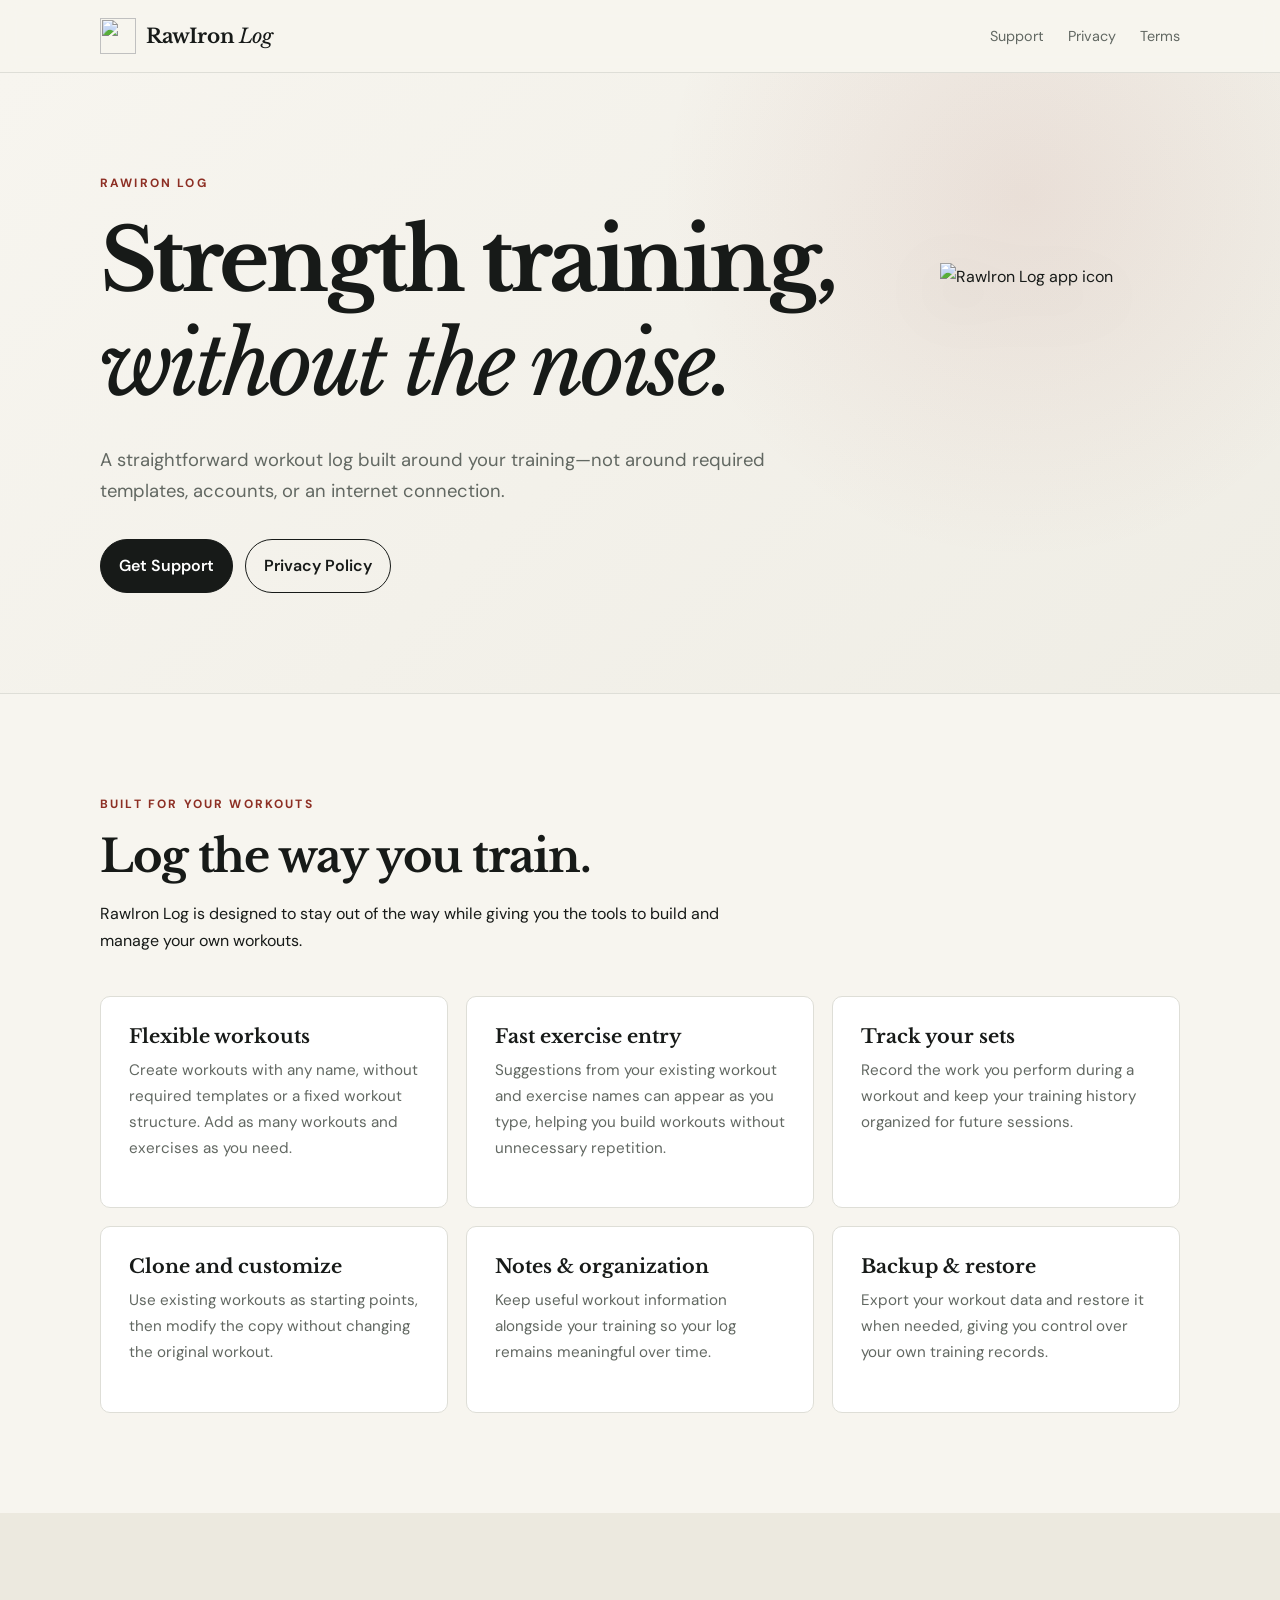
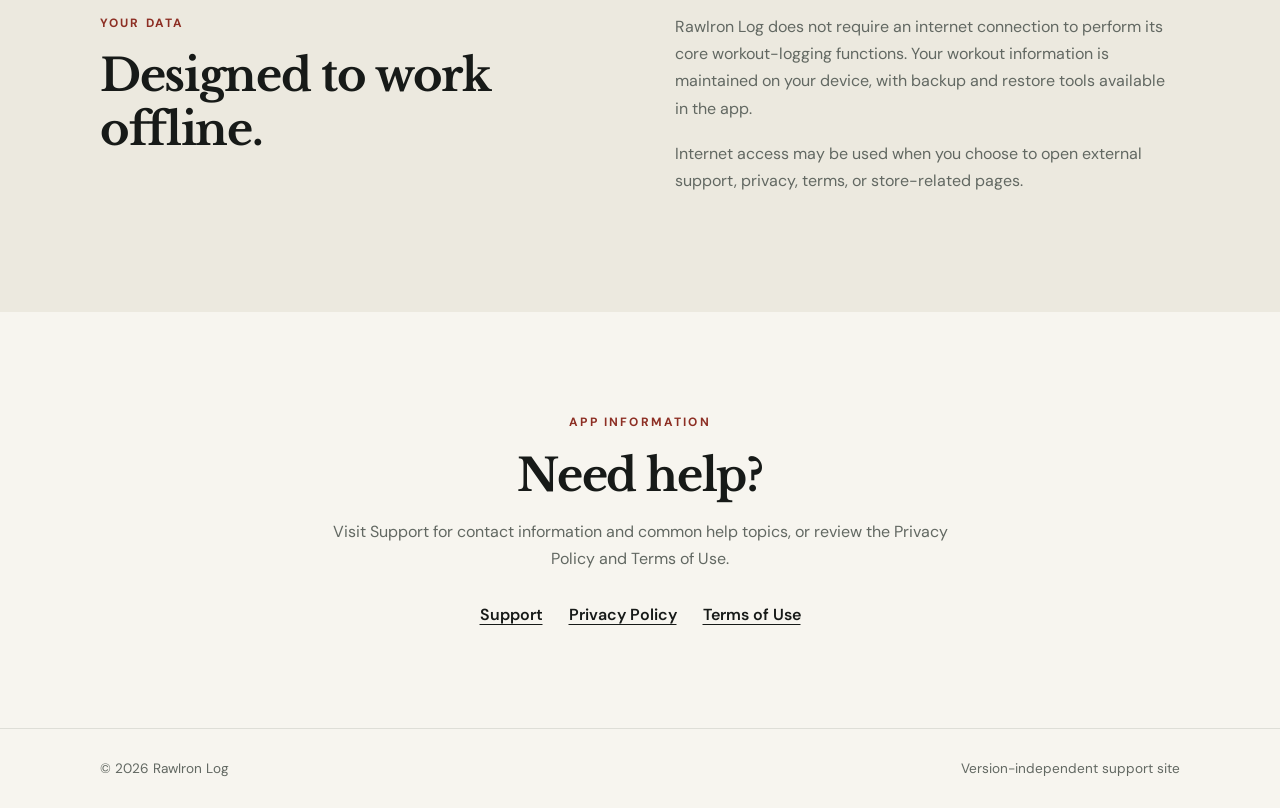
==== index.html @ d3df5b07 "uploaded initial landing pages" ====
<!doctype html>
<html lang="en">
<head>
  <meta charset="utf-8">
  <meta name="viewport" content="width=device-width, initial-scale=1">
  <meta name="description" content="RawIron Log — a focused workout logging app for creating, tracking, cloning, and reviewing strength workouts.">
  <title>RawIron Log</title>
  <link rel="icon" type="image/png" sizes="32x32" href="images/favicon-32.png">
  <link rel="apple-touch-icon" href="images/apple-touch-icon.png">
  <link rel="stylesheet" href="styles.css">
</head>
<body>
<header class="site-header">
  <div class="container nav">
    <a class="brand" href="index.html">
      <img src="images/logo-72.png" alt="" width="36" height="36">
      <span class="brand-text">RawIron <span>Log</span></span>
    </a>
    <nav aria-label="Main navigation">
      <a href="support.html">Support</a>
      <a href="privacy.html">Privacy</a>
      <a href="terms.html">Terms</a>
    </nav>
  </div>
</header>

<main>
  <section class="hero">
    <div class="container hero-inner hero-split">
      <div>
        <p class="eyebrow">RAWIRON LOG</p>
        <h1>Strength training,<br><em>without the noise.</em></h1>
        <p class="lead">A straightforward workout log built around your training—not around required templates, accounts, or an internet connection.</p>
        <div class="actions">
          <a class="button primary" href="support.html">Get Support</a>
          <a class="button secondary" href="privacy.html">Privacy Policy</a>
        </div>
      </div>
      <img class="hero-logo" src="images/logo-480.png" alt="RawIron Log app icon" width="240" height="240">
    </div>
  </section>

  <section class="section">
    <div class="container">
      <div class="section-heading">
        <p class="eyebrow">BUILT FOR YOUR WORKOUTS</p>
        <h2>Log the way you train.</h2>
        <p>RawIron Log is designed to stay out of the way while giving you the tools to build and manage your own workouts.</p>
      </div>

      <div class="grid">
        <article class="card">
          <h3>Flexible workouts</h3>
          <p>Create workouts with any name, without required templates or a fixed workout structure. Add as many workouts and exercises as you need.</p>
        </article>
        <article class="card">
          <h3>Fast exercise entry</h3>
          <p>Suggestions from your existing workout and exercise names can appear as you type, helping you build workouts without unnecessary repetition.</p>
        </article>
        <article class="card">
          <h3>Track your sets</h3>
          <p>Record the work you perform during a workout and keep your training history organized for future sessions.</p>
        </article>
        <article class="card">
          <h3>Clone and customize</h3>
          <p>Use existing workouts as starting points, then modify the copy without changing the original workout.</p>
        </article>
        <article class="card">
          <h3>Notes & organization</h3>
          <p>Keep useful workout information alongside your training so your log remains meaningful over time.</p>
        </article>
        <article class="card">
          <h3>Backup & restore</h3>
          <p>Export your workout data and restore it when needed, giving you control over your own training records.</p>
        </article>
      </div>
    </div>
  </section>

  <section class="section muted">
    <div class="container split">
      <div>
        <p class="eyebrow">YOUR DATA</p>
        <h2>Designed to work offline.</h2>
      </div>
      <div>
        <p>RawIron Log does not require an internet connection to perform its core workout-logging functions. Your workout information is maintained on your device, with backup and restore tools available in the app.</p>
        <p>Internet access may be used when you choose to open external support, privacy, terms, or store-related pages.</p>
      </div>
    </div>
  </section>

  <section class="section">
    <div class="container centered">
      <p class="eyebrow">APP INFORMATION</p>
      <h2>Need help?</h2>
      <p class="narrow">Visit Support for contact information and common help topics, or review the Privacy Policy and Terms of Use.</p>
      <div class="link-row">
        <a href="support.html">Support</a>
        <a href="privacy.html">Privacy Policy</a>
        <a href="terms.html">Terms of Use</a>
      </div>
    </div>
  </section>
</main>

<footer>
  <div class="container footer-inner">
    <span>© 2026 RawIron Log</span>
    <span>Version-independent support site</span>
  </div>
</footer>
</body>
</html>
---- styles.css ----
@import url('https://fonts.googleapis.com/css2?family=DM+Sans:wght@400;500;600;700&family=Libre+Baskerville:ital,wght@0,400;0,700;1,400&display=swap');

:root {
  --ink: #171a18;
  --muted: #626862;
  --paper: #f7f5ef;
  --surface: #ffffff;
  --line: #deded7;
  --accent: #8d2f24;
  --accent-dark: #67231c;
  --soft: #ece9df;
  --max: 1080px;
}

* { box-sizing: border-box; }
html { scroll-behavior: smooth; }
body {
  margin: 0;
  color: var(--ink);
  background: var(--paper);
  font-family: "DM Sans", system-ui, sans-serif;
  line-height: 1.7;
}
a { color: inherit; }
.container { width: min(calc(100% - 40px), var(--max)); margin: 0 auto; }

.site-header {
  position: sticky; top: 0; z-index: 10;
  background: rgba(247,245,239,.94);
  border-bottom: 1px solid var(--line);
  backdrop-filter: blur(10px);
}
.nav {
  min-height: 72px;
  display: flex; align-items: center; justify-content: space-between; gap: 24px;
}
.brand {
  font-family: "Libre Baskerville", Georgia, serif;
  font-weight: 700; text-decoration: none; font-size: 1.25rem;
  letter-spacing: -.02em;
  display: inline-flex; align-items: center; gap: 10px;
}
.brand img { width: 36px; height: 36px; }
.brand-text span { font-weight: 400; font-style: italic; }
nav { display: flex; gap: 24px; }
nav a { text-decoration: none; color: var(--muted); font-size: .9rem; }
nav a:hover, nav a.active { color: var(--ink); }

.hero {
  min-height: 620px;
  display: flex; align-items: center;
  background:
    radial-gradient(circle at 80% 20%, rgba(141,47,36,.09), transparent 32%),
    linear-gradient(135deg, var(--paper), #efede5);
  border-bottom: 1px solid var(--line);
}
.hero-inner { padding: 100px 0; }
.hero-split { display: grid; grid-template-columns: minmax(0, 1fr) auto; align-items: center; gap: 48px; }
.hero-logo { width: clamp(160px, 22vw, 240px); height: auto; filter: drop-shadow(0 18px 30px rgba(0,0,0,.18)); }
.eyebrow {
  margin: 0 0 16px;
  font-size: .75rem; font-weight: 700; letter-spacing: .18em;
  color: var(--accent);
}
h1, h2, h3 {
  font-family: "Libre Baskerville", Georgia, serif;
  line-height: 1.2;
}
h1 { font-size: clamp(2.7rem, 7vw, 5.4rem); letter-spacing: -.045em; margin: 0 0 28px; max-width: 850px; }
h1 em { font-weight: 400; }
h2 { font-size: clamp(1.8rem, 4vw, 2.8rem); margin: 0 0 16px; letter-spacing: -.03em; }
h3 { font-size: 1.2rem; margin: 0 0 10px; }
p { margin: 0 0 18px; }
.lead { max-width: 700px; color: var(--muted); font-size: 1.15rem; }
.actions { display: flex; flex-wrap: wrap; gap: 12px; margin-top: 32px; }
.button {
  display: inline-block; padding: 12px 18px; border-radius: 999px;
  text-decoration: none; font-weight: 600; border: 1px solid var(--ink);
}
.button.primary { background: var(--ink); color: white; }
.button.secondary { background: transparent; }

.section { padding: 100px 0; }
.section.muted { background: var(--soft); }
.section-heading { max-width: 680px; margin-bottom: 42px; }
.grid { display: grid; grid-template-columns: repeat(3, 1fr); gap: 18px; }
.card {
  background: var(--surface); border: 1px solid var(--line);
  padding: 28px; border-radius: 10px;
}
.card p { color: var(--muted); font-size: .95rem; }
.split { display: grid; grid-template-columns: 1fr 1fr; gap: 70px; }
.split > div:last-child { color: var(--muted); max-width: 600px; }
.centered { text-align: center; }
.narrow { max-width: 620px; margin: 0 auto 28px; color: var(--muted); }
.link-row { display: flex; justify-content: center; flex-wrap: wrap; gap: 26px; font-weight: 600; }
.link-row a { text-decoration: underline; text-underline-offset: 4px; }

.legal { padding: 90px 0; }
.narrow-wide { max-width: 820px; }
.legal h1 { font-size: clamp(2.4rem, 6vw, 4.3rem); }
.legal h2 { font-size: 1.55rem; margin-top: 44px; }
.legal h3 { font-size: 1.05rem; margin-top: 30px; }
.updated, .small { color: var(--muted); font-size: .88rem; }
.notice, .support-box {
  margin: 34px 0; padding: 24px 26px;
  border: 1px solid var(--line); border-left: 4px solid var(--accent);
  background: var(--surface);
}
.support-email { font-weight: 700; font-size: 1.1rem; }
footer { border-top: 1px solid var(--line); padding: 28px 0; color: var(--muted); font-size: .85rem; }
.footer-inner { display: flex; justify-content: space-between; gap: 20px; }

@media (max-width: 800px) {
  .grid { grid-template-columns: 1fr 1fr; }
  .split { grid-template-columns: 1fr; gap: 25px; }
  .hero-split { grid-template-columns: minmax(0, 1fr); gap: 28px; }
  .hero-logo { order: -1; width: 120px; }
}
@media (max-width: 560px) {
  .container { width: min(calc(100% - 28px), var(--max)); }
  .nav { min-height: 64px; }
  .brand img { width: 30px; height: 30px; }
  nav { gap: 13px; }
  nav a { font-size: .82rem; }
  .hero { min-height: 540px; }
  .hero-inner { padding: 70px 0; }
  .section, .legal { padding: 70px 0; }
  .grid { grid-template-columns: 1fr; }
  .footer-inner { flex-direction: column; }
}
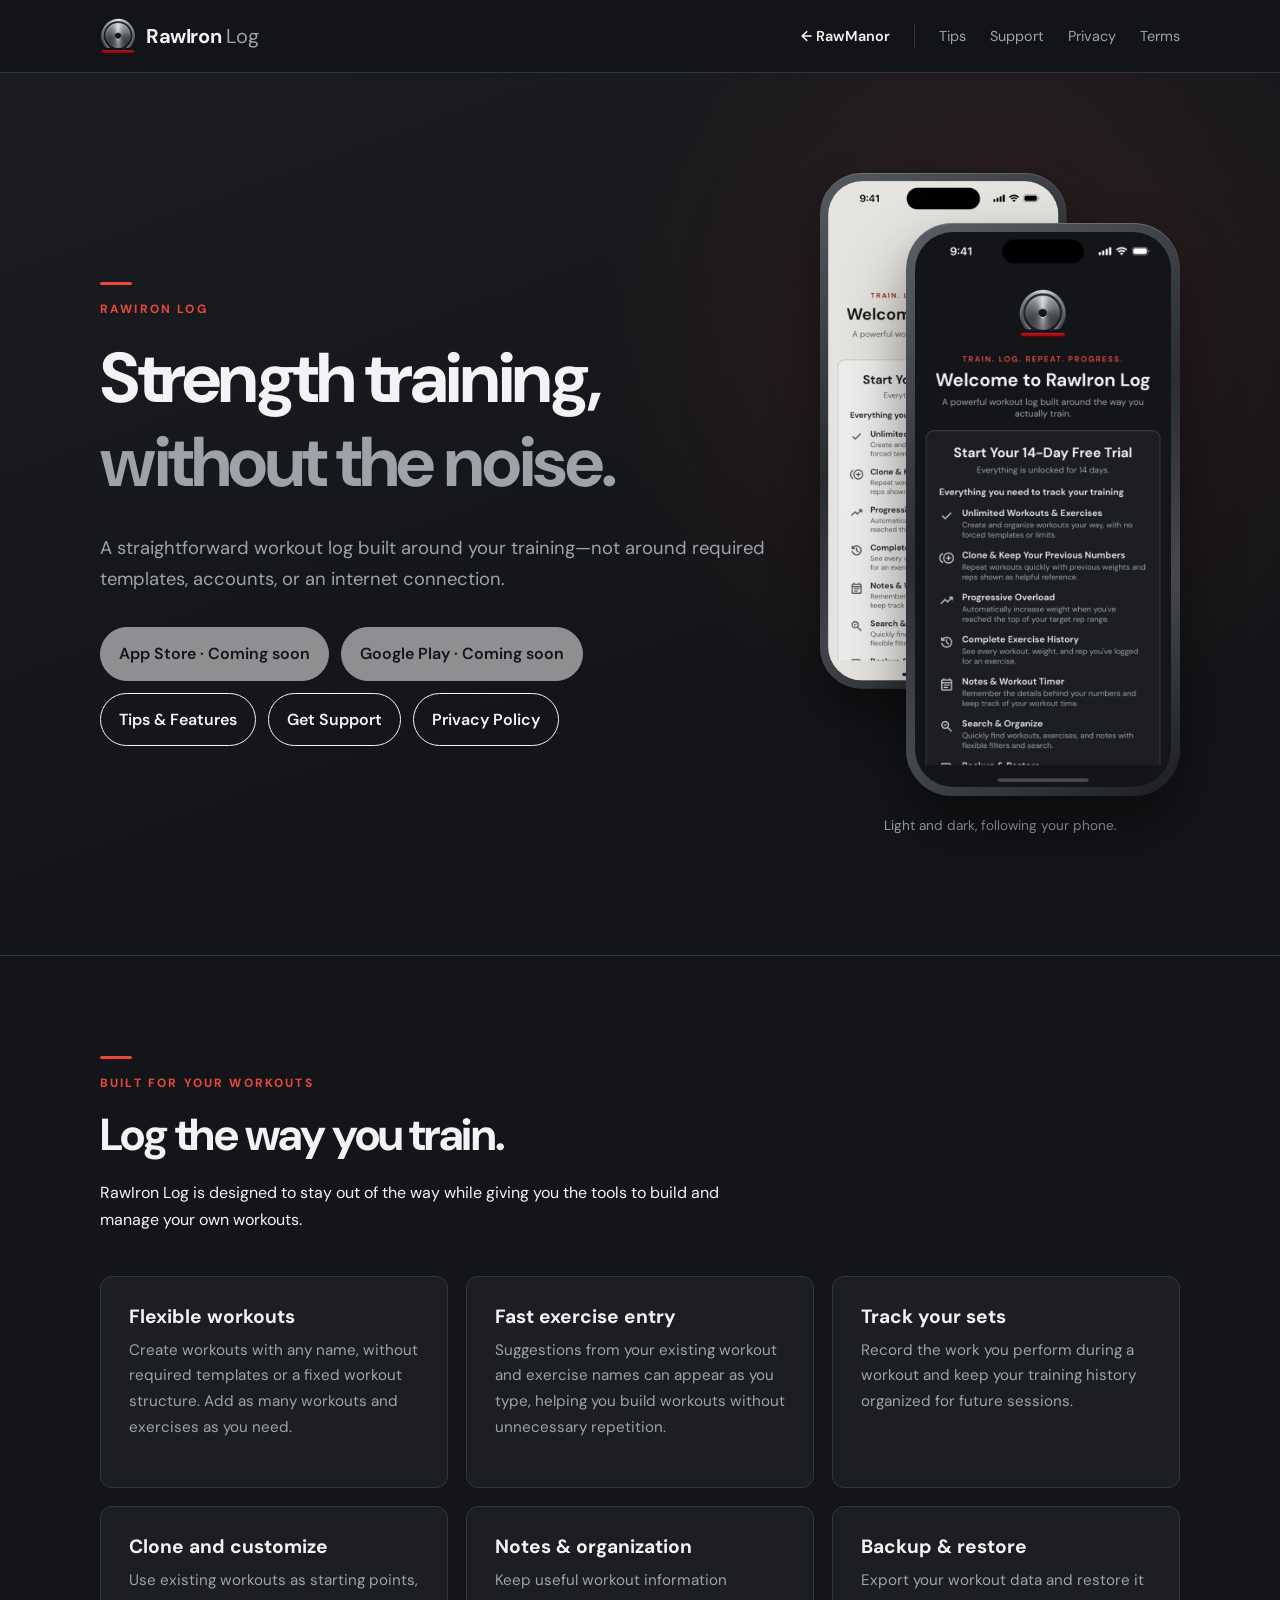
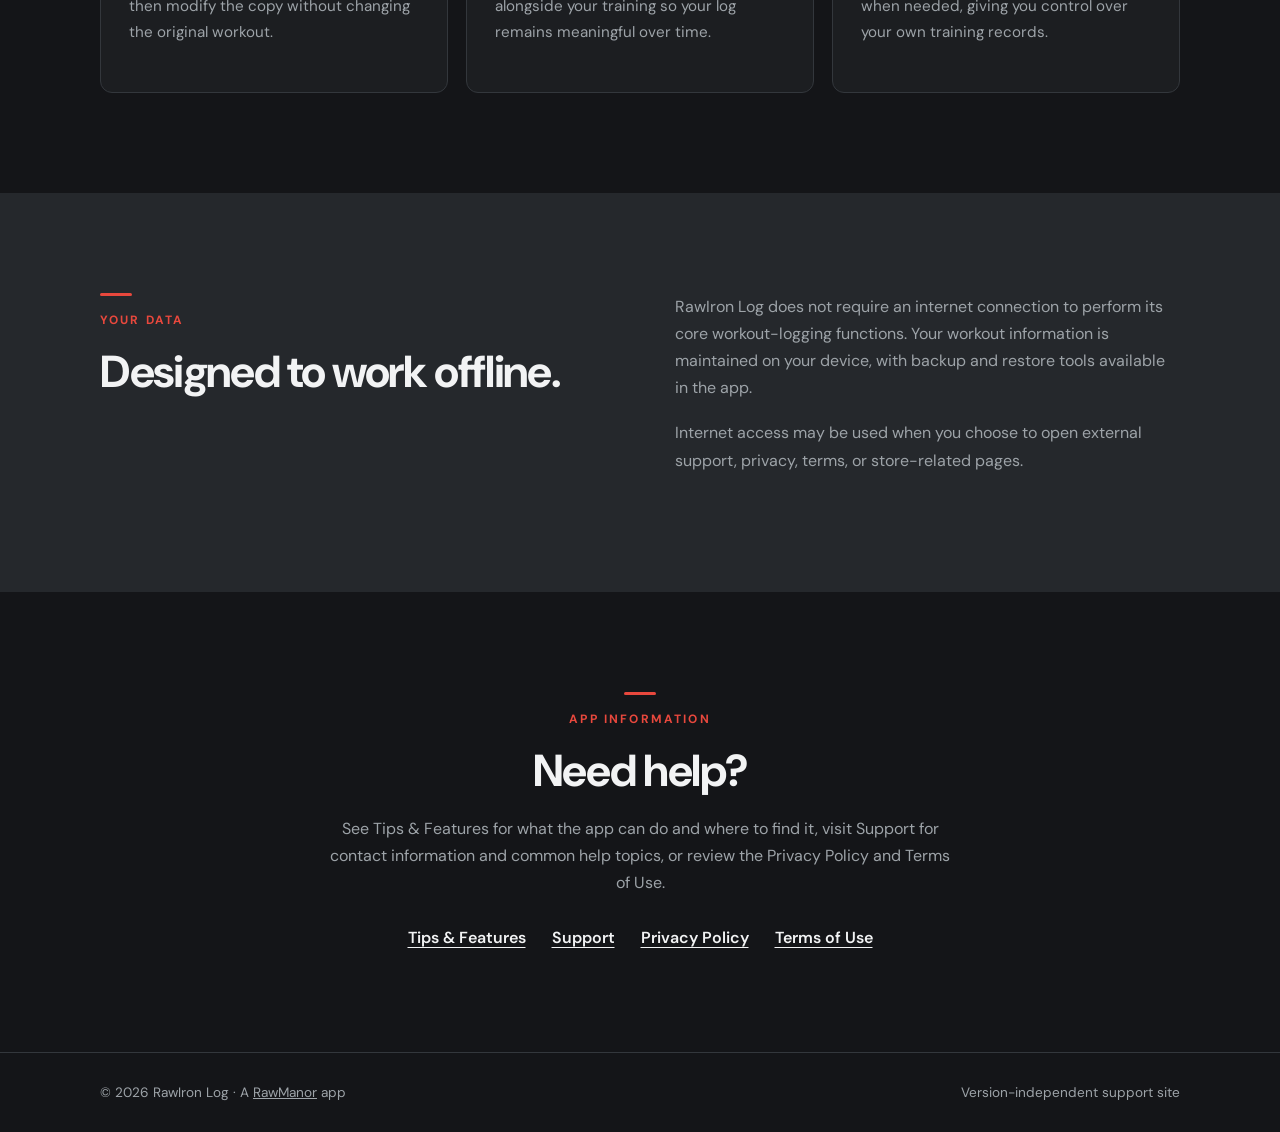
==== commit e677f459: "Add files via upload" ====
--- a/index.html
+++ b/index.html
@@ -4,12 +4,17 @@
   <meta charset="utf-8">
   <meta name="viewport" content="width=device-width, initial-scale=1">
   <meta name="description" content="RawIron Log — a focused workout logging app for creating, tracking, cloning, and reviewing strength workouts.">
+  <meta property="og:type" content="website">
+  <meta property="og:site_name" content="RawIron Log">
+  <meta property="og:title" content="RawIron Log">
+  <meta property="og:description" content="RawIron Log — a focused workout logging app for creating, tracking, cloning, and reviewing strength workouts.">
+  <meta name="twitter:card" content="summary">
   <title>RawIron Log</title>
   <link rel="icon" type="image/png" sizes="32x32" href="images/favicon-32.png">
   <link rel="apple-touch-icon" href="images/apple-touch-icon.png">
   <link rel="stylesheet" href="styles.css">
 </head>
-<body>
+<body class="theme-graphite">
 <header class="site-header">
   <div class="container nav">
     <a class="brand" href="index.html">
@@ -17,6 +22,8 @@
       <span class="brand-text">RawIron <span>Log</span></span>
     </a>
     <nav aria-label="Main navigation">
+      <a class="nav-home" href="../index.html">&larr; RawManor</a>
+      <a href="tips.html">Tips</a>
       <a href="support.html">Support</a>
       <a href="privacy.html">Privacy</a>
       <a href="terms.html">Terms</a>
@@ -32,11 +39,22 @@
         <h1>Strength training,<br><em>without the noise.</em></h1>
         <p class="lead">A straightforward workout log built around your training—not around required templates, accounts, or an internet connection.</p>
         <div class="actions">
-          <a class="button primary" href="support.html">Get Support</a>
+          <!-- When the listings go live, replace each span with:
+               <a class="button primary store" href="STORE_URL">Download on the App Store</a> -->
+          <span class="button primary store is-pending">App Store · Coming soon</span>
+          <span class="button primary store is-pending">Google Play · Coming soon</span>
+        </div>
+        <div class="actions actions-secondary">
+          <a class="button secondary" href="tips.html">Tips &amp; Features</a>
+          <a class="button secondary" href="support.html">Get Support</a>
           <a class="button secondary" href="privacy.html">Privacy Policy</a>
         </div>
       </div>
-      <img class="hero-logo" src="images/logo-480.png" alt="RawIron Log app icon" width="240" height="240">
+      <div class="hero-devices">
+        <figure class="device back"><img src="images/screens/welcome-light.jpg" alt="RawIron Log welcome screen in light mode" width="589" height="1278"></figure>
+        <figure class="device front"><img src="images/screens/welcome-dark.jpg" alt="RawIron Log welcome screen in dark mode" width="589" height="1278"></figure>
+        <p class="device-caption">Light and dark, following your phone.</p>
+      </div>
     </div>
   </section>
 
@@ -94,8 +112,9 @@
     <div class="container centered">
       <p class="eyebrow">APP INFORMATION</p>
       <h2>Need help?</h2>
-      <p class="narrow">Visit Support for contact information and common help topics, or review the Privacy Policy and Terms of Use.</p>
+      <p class="narrow">See Tips &amp; Features for what the app can do and where to find it, visit Support for contact information and common help topics, or review the Privacy Policy and Terms of Use.</p>
       <div class="link-row">
+        <a href="tips.html">Tips &amp; Features</a>
         <a href="support.html">Support</a>
         <a href="privacy.html">Privacy Policy</a>
         <a href="terms.html">Terms of Use</a>
@@ -106,7 +125,7 @@
 
 <footer>
   <div class="container footer-inner">
-    <span>© 2026 RawIron Log</span>
+    <span>© 2026 RawIron Log · A <a href="../index.html">RawManor</a> app</span>
     <span>Version-independent support site</span>
   </div>
 </footer>
--- a/styles.css
+++ b/styles.css
@@ -1,14 +1,24 @@
 @import url('https://fonts.googleapis.com/css2?family=DM+Sans:wght@400;500;600;700&family=Libre+Baskerville:ital,wght@0,400;0,700;1,400&display=swap');
 
 :root {
+  /* RawManor brand palette ("Graphite & Iron Red"); shared with the RawIron Log app (Resources/Styles/Colors.xaml) */
   --ink: #171a18;
   --muted: #626862;
   --paper: #f7f5ef;
   --surface: #ffffff;
   --line: #deded7;
-  --accent: #8d2f24;
-  --accent-dark: #67231c;
   --soft: #ece9df;
+  /* Iron Red: the red bar from the RawManor and RawIron Log marks */
+  --accent: #b3241b;
+  --accent-dark: #8a1b14;
+  /* graphite (the app's dark theme) */
+  --graphite: #141518;
+  --graphite-surface: #1c1e21;
+  --graphite-raised: #25282c;
+  --graphite-line: #33373c;
+  --graphite-text: #f2f3f4;
+  --graphite-muted: #9da3a8;
+  --accent-on-dark: #e8483d;
   --max: 1080px;
 }
 
@@ -45,12 +55,13 @@
 nav { display: flex; gap: 24px; }
 nav a { text-decoration: none; color: var(--muted); font-size: .9rem; }
 nav a:hover, nav a.active { color: var(--ink); }
+nav a.nav-home { color: var(--ink); font-weight: 600; padding-right: 24px; border-right: 1px solid var(--line); }
 
 .hero {
   min-height: 620px;
   display: flex; align-items: center;
   background:
-    radial-gradient(circle at 80% 20%, rgba(141,47,36,.09), transparent 32%),
+    radial-gradient(circle at 80% 20%, rgba(179,36,27,.08), transparent 32%),
     linear-gradient(135deg, var(--paper), #efede5);
   border-bottom: 1px solid var(--line);
 }
@@ -62,6 +73,14 @@
   font-size: .75rem; font-weight: 700; letter-spacing: .18em;
   color: var(--accent);
 }
+/* Brand signature: the short Iron Red bar from the RawManor and RawIron Log marks (also in the app) */
+.eyebrow::before {
+  content: ""; display: block;
+  width: 32px; height: 3px; margin-bottom: 14px;
+  border-radius: 2px; background: currentColor;
+}
+.centered .eyebrow::before { margin-left: auto; margin-right: auto; }
+.card .eyebrow::before { display: none; }
 h1, h2, h3 {
   font-family: "Libre Baskerville", Georgia, serif;
   line-height: 1.2;
@@ -79,6 +98,9 @@
 }
 .button.primary { background: var(--ink); color: white; }
 .button.secondary { background: transparent; }
+.button.is-pending { opacity: .55; cursor: default; }
+.actions-secondary { margin-top: 12px; }
+a:focus-visible { outline: 2px solid var(--accent); outline-offset: 3px; border-radius: 4px; }
 
 .section { padding: 100px 0; }
 .section.muted { background: var(--soft); }
@@ -86,7 +108,7 @@
 .grid { display: grid; grid-template-columns: repeat(3, 1fr); gap: 18px; }
 .card {
   background: var(--surface); border: 1px solid var(--line);
-  padding: 28px; border-radius: 10px;
+  padding: 28px; border-radius: 12px;
 }
 .card p { color: var(--muted); font-size: .95rem; }
 .split { display: grid; grid-template-columns: 1fr 1fr; gap: 70px; }
@@ -108,14 +130,67 @@
   background: var(--surface);
 }
 .support-email { font-weight: 700; font-size: 1.1rem; }
+
+/* Tips & Features: section links, then one list of tips per section (a tip's name, then how to find it) */
+.tip-jump { flex-wrap: wrap; gap: 8px 20px; margin: 8px 0 12px; }
+.tip-jump a { font-weight: 600; text-decoration: underline; text-underline-offset: 4px; }
+.tip-section { scroll-margin-top: 90px; }
+.tips { margin: 0; }
+.tips > div { padding: 16px 0; border-top: 1px solid var(--line); }
+.tips > div:last-child { border-bottom: 1px solid var(--line); }
+.tips dt { font-weight: 700; }
+.tips dd { margin: 4px 0 0; color: var(--muted); }
 footer { border-top: 1px solid var(--line); padding: 28px 0; color: var(--muted); font-size: .85rem; }
 .footer-inner { display: flex; justify-content: space-between; gap: 20px; }
+
+/* ===== RawIron Log product theme: graphite, like the app's dark mode =====
+   The product pages (index.html, tips.html) go dark with the app's DM Sans. RawManor pages and the
+   RawIron Log reading pages (privacy, terms, support) stay on warm paper with serif headings, for long-form legibility. */
+body.theme-graphite {
+  --ink: var(--graphite-text);
+  --muted: var(--graphite-muted);
+  --line: var(--graphite-line);
+  --surface: var(--graphite-surface);
+  --soft: var(--graphite-raised);
+  --accent: var(--accent-on-dark);
+  background: var(--graphite);
+  color: var(--ink);
+}
+.theme-graphite .site-header { background: rgba(20,21,24,.88); }
+.theme-graphite .brand,
+.theme-graphite h1, .theme-graphite h2, .theme-graphite h3 {
+  font-family: "DM Sans", system-ui, sans-serif; font-weight: 700;
+}
+.theme-graphite h1 { font-size: clamp(2.5rem, 5.6vw, 4.4rem); letter-spacing: -.035em; }
+.theme-graphite h1 em { font-style: normal; font-weight: 700; color: var(--muted); }
+.theme-graphite .brand-text span { font-style: normal; font-weight: 400; color: var(--muted); }
+.theme-graphite .hero {
+  background:
+    radial-gradient(circle at 78% 30%, rgba(232,72,61,.12), transparent 34%),
+    linear-gradient(160deg, #1b1d20, var(--graphite) 60%);
+}
+.theme-graphite .button.primary { color: var(--graphite); }
+.theme-graphite .card { background: var(--surface); }
+
+/* phone screenshots in a brushed-steel bezel, echoing the app icon */
+.device {
+  margin: 0; padding: 9px; border-radius: 46px;
+  background: linear-gradient(145deg, #5b6066, #2a2d31 45%, #45494e 70%, #1c1e21);
+  box-shadow: 0 30px 60px rgba(0,0,0,.45), inset 0 1px 0 rgba(255,255,255,.18);
+}
+.device img { display: block; width: 100%; height: auto; border-radius: 38px; }
+.hero-devices { position: relative; width: clamp(260px, 30vw, 360px); }
+.hero-devices .device { width: 76%; }
+.hero-devices .back { position: absolute; top: 0; left: 0; transform: scale(.9); transform-origin: top left; opacity: .92; }
+.hero-devices .front { position: relative; margin: 14% 0 0 auto; }
+.device-caption { margin-top: 18px; text-align: center; color: var(--muted); font-size: .85rem; }
 
 @media (max-width: 800px) {
   .grid { grid-template-columns: 1fr 1fr; }
   .split { grid-template-columns: 1fr; gap: 25px; }
   .hero-split { grid-template-columns: minmax(0, 1fr); gap: 28px; }
   .hero-logo { order: -1; width: 120px; }
+  .hero-devices { width: min(320px, 80%); margin: 0 auto; }
 }
 @media (max-width: 560px) {
   .container { width: min(calc(100% - 28px), var(--max)); }
@@ -123,6 +198,7 @@
   .brand img { width: 30px; height: 30px; }
   nav { gap: 13px; }
   nav a { font-size: .82rem; }
+  nav a.nav-home { padding-right: 13px; }
   .hero { min-height: 540px; }
   .hero-inner { padding: 70px 0; }
   .section, .legal { padding: 70px 0; }
